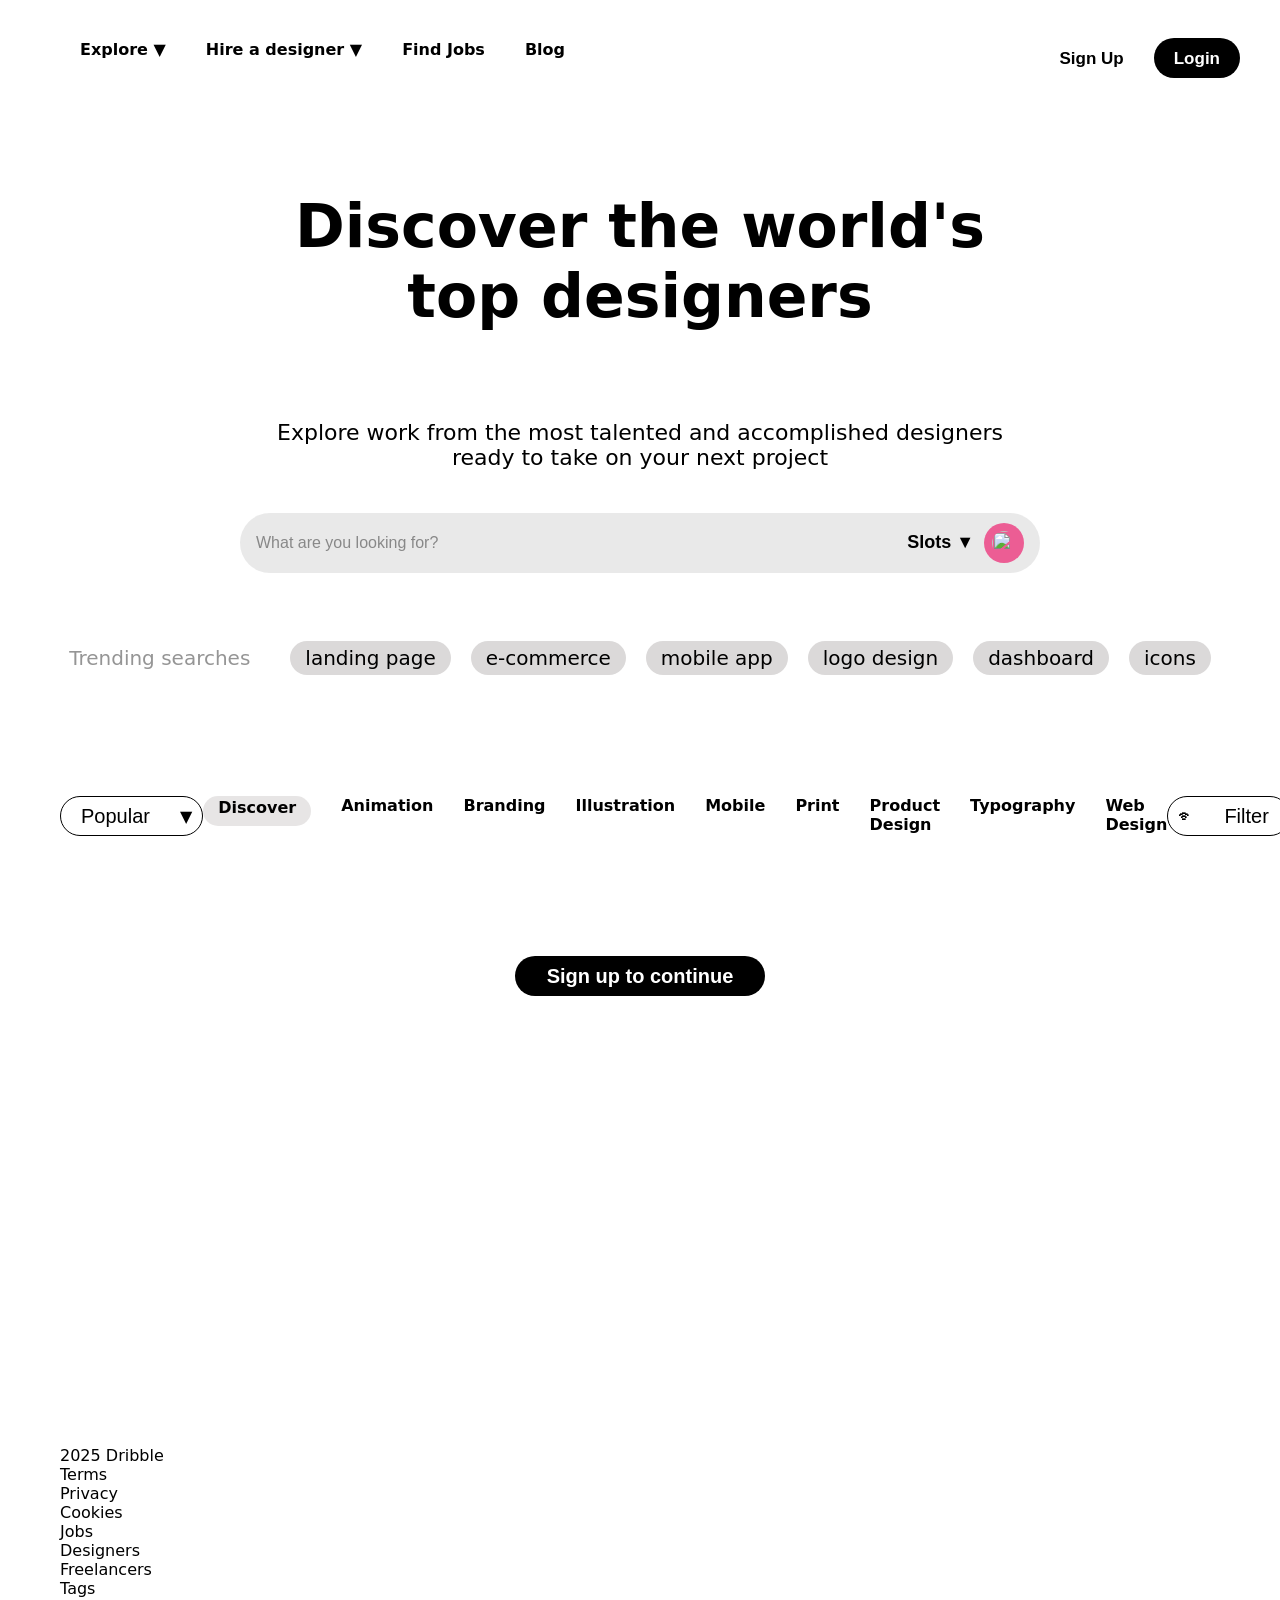
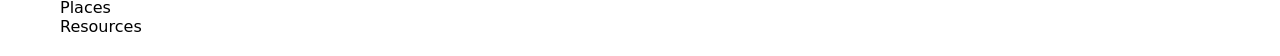
==== task-5/index.html @ 1387484d "task-5 started but not complete yet" ====
<!DOCTYPE html>
<html lang="en">
<head>
    <meta charset="UTF-8">
    <meta name="viewport" content="width=device-width, initial-scale=1.0">
    <title>Document</title>
    <link rel="stylesheet" href="style.css">
    <link
  href="https://cdn.jsdelivr.net/npm/remixicon@4.9.0/fonts/remixicon.css"
  rel="stylesheet"
/>
</head>
<body>
    <section id="section-1">
        <nav>
            <div class="left-nav">
                
                    <div class="logo"><img src="https://1000logos.net/wp-content/uploads/2025/03/Dribbble-Logo.png" alt=""></div>
                    <div class="linkss">
                        <a href="">Explore ▼</a>
                        <a href="">Hire a designer ▼</a>
                        <a href="">Find Jobs</a>
                        <a href="">Blog</a>
                    </div>

                
                
            </div>
            
            <div class="right-nav">
                <button>Sign Up</button>
                <button>Login</button>
            </div>
        </nav>

        <div class="hero">
            <h1>Discover the world's <br>top designers</h1>
        </div>

        <div class="subtitles">
            <p>Explore work from the most talented and accomplished designers <br> ready to take on your next project</p>
        </div>

        <search>
            <input type="text" placeholder="What are you looking for?" >
            <button>Slots ▼ <img src="https://cdn.jsdelivr.net/npm/remixicon@4.9.1/icons/System/search-line.svg" alt=""></button>


        </search>

        <div class="section-1-bottom">
            <p class="p9">Trending searches</p>
            <div class="rounded-buttons">
                <p class="rounded">landing page</p>
                <p class="rounded">e-commerce</p>
                <p class="rounded">mobile app</p>
                <p class="rounded">logo design</p>
                <p class="rounded">dashboard</p>
                <p class="rounded">icons</p>
            </div>
        </div>

    </section>

    <header>
        <div class="left">
            <button>Popular</button>
            <p>▼</p>
        </div>
        <div class="mid">
            <a href="">Discover</a>
            <a href="">Animation</a>
            <a href="">Branding</a>
            <a href="">Illustration</a>
            <a href="">Mobile</a>
            <a href="">Print</a>
            <a href="">Product <br> Design</a>
            <a href="">Typography</a>
            <a href="">Web <br>Design</a>
        </div>

        <div class="right">
            <p>ᯤ</p>
            <button>Filter</button>
        </div>
    </header>

    <section id="section-2">

        <!-- // will do later -->
         <!-- grid par -->



    </section>

    <section id="bottom-2">
        <button class="b3">Sign up to continue</button>


        <div class="logo-slider">

            <div class="logo-track">
                <img src="https://cdn.prod.website-files.com/63c3f1995d4c3581bbc944b5/63c418ce9f1b45e141bf28b5_client-logo-03.svg" alt="">
                <img src="https://cdn.prod.website-files.com/63c3f1995d4c3581bbc944b5/63c418cea9dabe252e43b0c0_client-logo-07.svg" alt="">
                <img src="https://cdn.prod.website-files.com/63c3f1995d4c3581bbc944b5/63c418ce2c404b364300ba31_client-logo-04.svg" alt="">
                <img src="https://cdn.prod.website-files.com/63c3f1995d4c3581bbc944b5/63c418cea9dabef95143b0c1_client-logo-06.svg" alt="">
                <img src="https://cdn.prod.website-files.com/63c3f1995d4c3581bbc944b5/63c418af3b2b766cebaba02d_client-logo-01.svg" alt="">
                <img src="https://cdn.prod.website-files.com/63c3f1995d4c3581bbc944b5/63c418ce6a0062cf2d279e35_client-logo-02.svg" alt="">
                <img src="https://cdn.prod.website-files.com/63c3f1995d4c3581bbc944b5/63c418ce9f1b45e141bf28b5_client-logo-03.svg" alt="">
                <img src="https://cdn.prod.website-files.com/63c3f1995d4c3581bbc944b5/63c418cea9dabe252e43b0c0_client-logo-07.svg" alt="">
                <img src="https://cdn.prod.website-files.com/63c3f1995d4c3581bbc944b5/63c418ce2c404b364300ba31_client-logo-04.svg" alt="">
                <img src="https://cdn.prod.website-files.com/63c3f1995d4c3581bbc944b5/63c418cea9dabef95143b0c1_client-logo-06.svg" alt="">
                <img src="https://cdn.prod.website-files.com/63c3f1995d4c3581bbc944b5/63c418af3b2b766cebaba02d_client-logo-01.svg" alt="">
                <img src="https://cdn.prod.website-files.com/63c3f1995d4c3581bbc944b5/63c418ce6a0062cf2d279e35_client-logo-02.svg" alt="">
            </div>
            
        </div>

        <div class="nav-2">
            <img src="" alt="">
            <div class="nav-links">
                <a href=""></a>
                <a href=""></a>
                <a href=""></a>
                <a href=""></a>
                <a href=""></a>
                <a href=""></a>
                <a href=""></a>
                <a href=""></a>
            </div>
            <div class="social-media">
                <img src="" alt="">
                <img src="" alt="">
                <img src="" alt="">
                <img src="" alt="">
            </div>
        </div>

        <footer>
            <div class="left-foot">
                <p>2025 Dribble </p>
                <p>Terms</p>
                <p>Privacy</p>
                <p>Cookies</p>
            </div>

            <div class="right-foot">
                <p>Jobs</p>
                <p>Designers</p>
                <p>Freelancers</p>
                <p>Tags</p>
                <p>Places</p>
                <p>Resources</p>
            </div>
        </footer>


    </section>
</body>
</html>
---- task-5/style.css ----
*{
    margin: 0;
    padding: 0;
    box-sizing: border-box;
}

html, body{
    width: 100%;
    height: 100%;
    padding: 20px;
    font-family: system-ui, -apple-system, BlinkMacSystemFont, 'Segoe UI', Roboto, Oxygen, Ubuntu, Cantarell, 'Open Sans', 'Helvetica Neue', sans-serif;
}

#section-1{
    height: 80%;
    width: 100%;
    gap: 30px;
    display: grid;
    grid-template-columns: 1fr;
    grid-template-rows: 1fr 3fr 1fr 1fr 1fr;
    grid-template-areas: 
    "nav"
    "hero"
    "subtitles"
    "search"
    "section-1-bottom"
    ;
}

nav{
    grid-area: nav;
    display: flex;
    margin-top: -20px;
    justify-content: space-between;
    
}

.left-nav{
    display: flex;
    gap: 40px;
}

.logo img{
    height: 70px;
    
}

a{
    font-weight: 600;
    color: black;
    text-decoration: none;
}




.linkss{
    display: flex;
    padding-top:20px;
    gap: 40px;
}

.right-nav{
    display: flex;
    gap: 10px;
    align-items: center;
    margin-top: -20px;
}


.right-nav button{
    height: 40px;
    padding: 0 20px;
    color: white;
    border: none;
    font-size: 17px;
    background-color: transparent;
    font-weight: 900;
    cursor: pointer;
    line-height: 1;
    
}
.right-nav button:first-child{
    color: black;
}
.right-nav button:last-child{
    background-color: black;
    
    border-radius: 999px;


}


.hero{
    grid-area: hero;
    display: flex;
    justify-content: center;
    align-items: center;
    text-align: center;
    font-size: 40px;
    font-family: sans;
    
}
.subtitles{
    grid-area: subtitles;
    display: flex;
    justify-content: center;
    align-items: center;
    text-align: center;
    font-size: 22px;
    
    
}

search{
    
    grid-area: search;
    display: flex;
    align-items: center;
    justify-content: center;
    justify-self: center;
    border: none;
    border-radius: 999px;
    height: 60px;
    width: 800px;
    background-color: #e4e4e4cd;
}



search input{
    flex: 1;
    border: none;
    outline: none;
    padding: 12px 16px;
    font-size: 16px;
    background-color: transparent;
    color: #333;
}

search input::placeholder{
    color: #888;
}

search button{
    background-color: transparent;
    color: rgb(0, 0, 0);
    border: none;
    padding: 8px 16px;
    cursor: pointer;
    display: flex;
    align-items: center;
    gap: 10px;
    font-weight: 600;
    font-size: 18px;
}

search button img{
    width: 40px;
    height: 40px;
    padding: 8px;
    background-color: #ec5d94;
    border-radius: 50%;
    object-fit: cover;
}

.section-1-bottom{
    display: flex;
    justify-content: center;
    align-items: center;
    gap: 40px;
    font-size: 20px;
}
.p9{
    color: #959595;
}
.rounded-buttons{
    display: flex;
    gap: 20px;


}
.rounded{
    padding:5px 15px;
    background-color: #dbd9d9;
    border-radius: 30px;
}

header{
    padding-top: 100px;
    display: flex;
    justify-content: space-between;
    padding-left:20px;
    padding-right: 20px;

}

.left{
    display: flex;
    justify-content: space-evenly;
    gap: 10px;
    height:40px;
    align-items: center;
    border: 1px solid black;
    border-radius: 999px;

}
.left button{
    background-color: transparent;
    border: none;
    font-size: 20px;
    padding: 0px 20px;
}
.left p{
    padding-right: 10px;

    
}
.right{
    display: flex;
    justify-content: space-evenly;
    gap: 10px;
    height:40px;
    align-items: center;
    border: 1px solid black;
    border-radius: 999px;

}
.right button{
    background-color: transparent;
    border: none;
    font-size: 20px;
    padding: 0px 20px;
}
.right p{
    padding-left: 10px;
    font-weight: bold;

    
}
.mid{
    display: flex;
    gap: 30px;
}

.mid a:first-child{
    background-color:#dbd9d9ab;
    padding: 2px 15px;
    height: 30px;
    border-radius: 999px;
}
#bottom-2{
    width: 100%;
    height: 100%;
    display: grid;
    padding: 20px;
    position: relative;
    grid-template-columns: 1fr;
    grid-template-rows: 1fr 3fr 2fr 1fr;
    grid-template-areas: 
    "b3"
    "logos"
    'nav-2'
    'footer'
    ;
    
}

.b3{
    grid-area: b3;
    
    background-color: black;
    color: white;
    width: 100%;
    max-width: 250px;
    font-size: 20px;
    font-weight: 600;
    border-radius: 999px;
    border: none;
    height: 40px;
    display: flex;
    justify-content: center;
    align-items: center;
    justify-self: center;
    
    margin-top: 100px;
    
}

.logo-slider{
    width:100%;
    overflow:hidden;
    padding:100px 0;
    
    
    
}
.logo-track{
    display: flex;
    width: max-content;
 
    gap: 100px;
    animation: scroll 10s linear infinite;


}

.logo-slider img{
    height: 70px;
   width: auto;
   flex-shrink: 0;

}
.logo-slider:hover .logo-track{
    animation-play-state:paused;
}

@keyframes scroll{

    from{
        transform:translateX(0);
    }

    to{
        transform:translateX(-50%);
    }

}
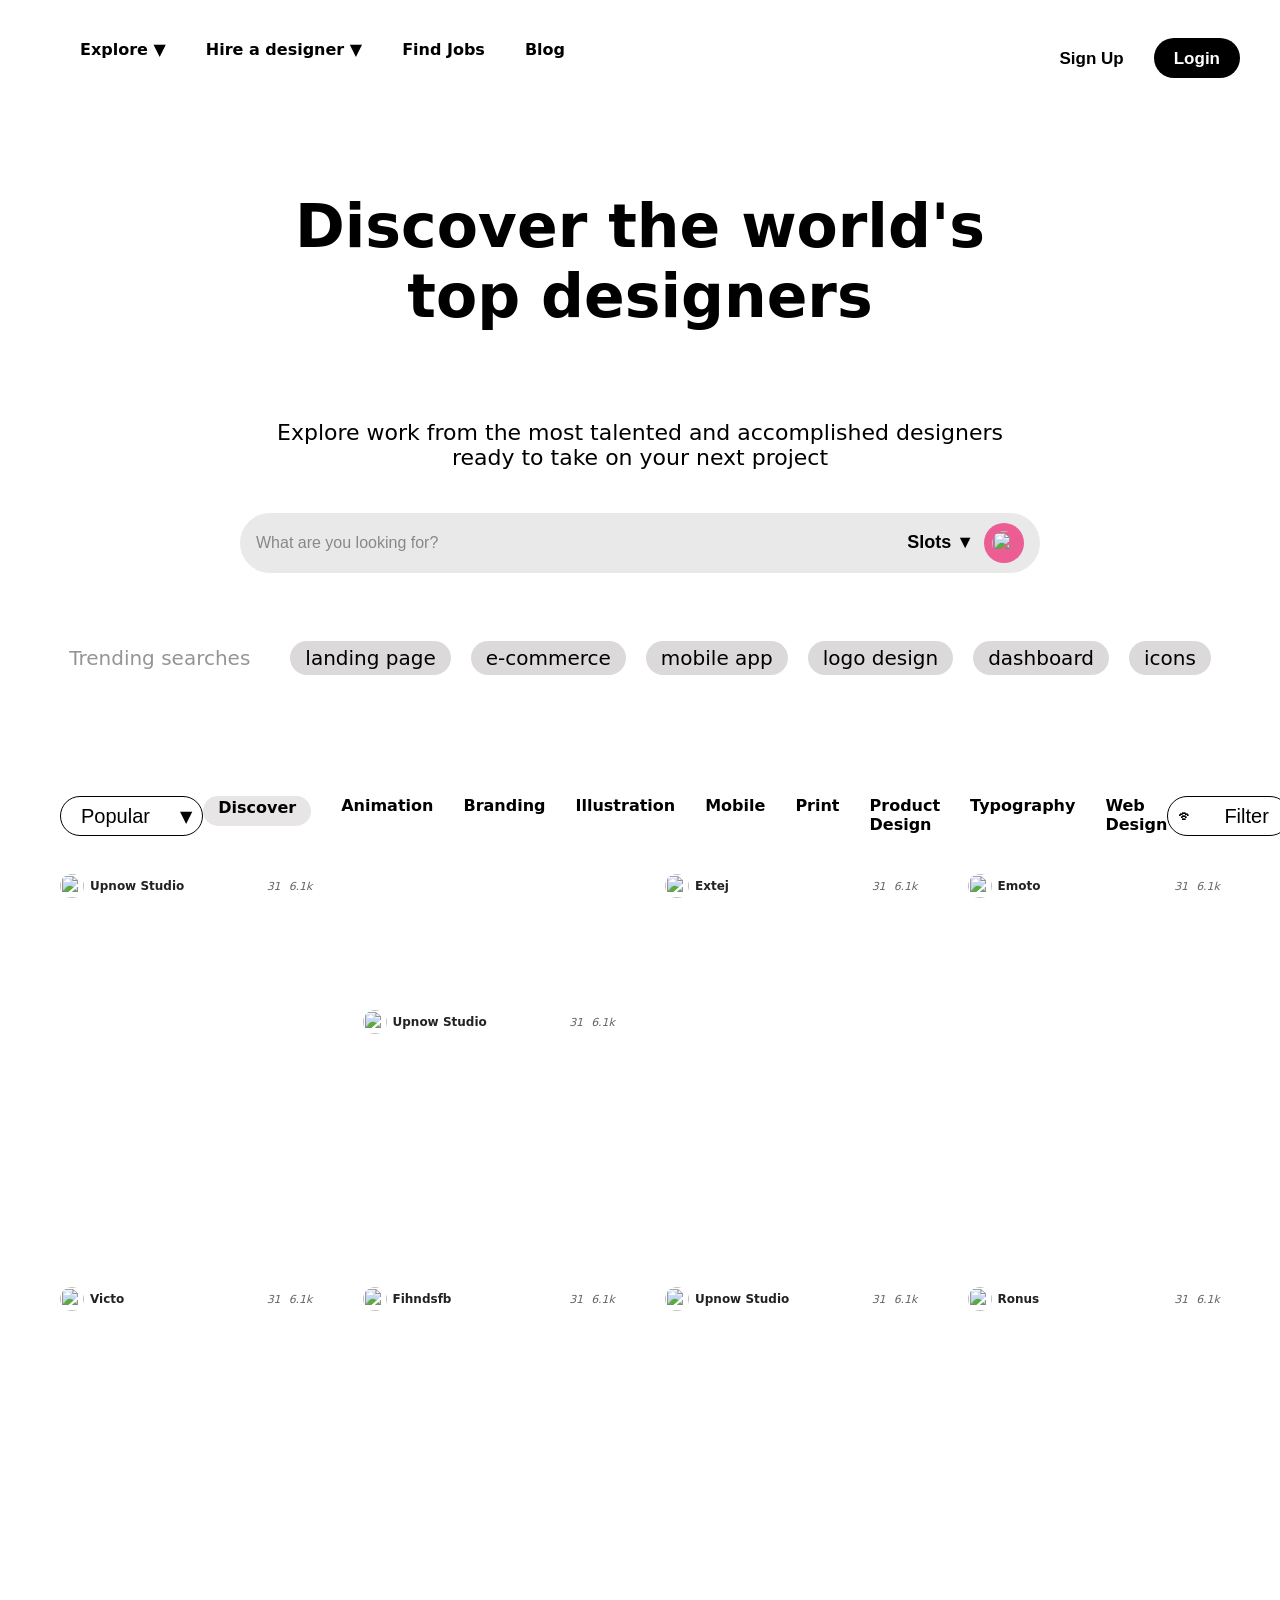
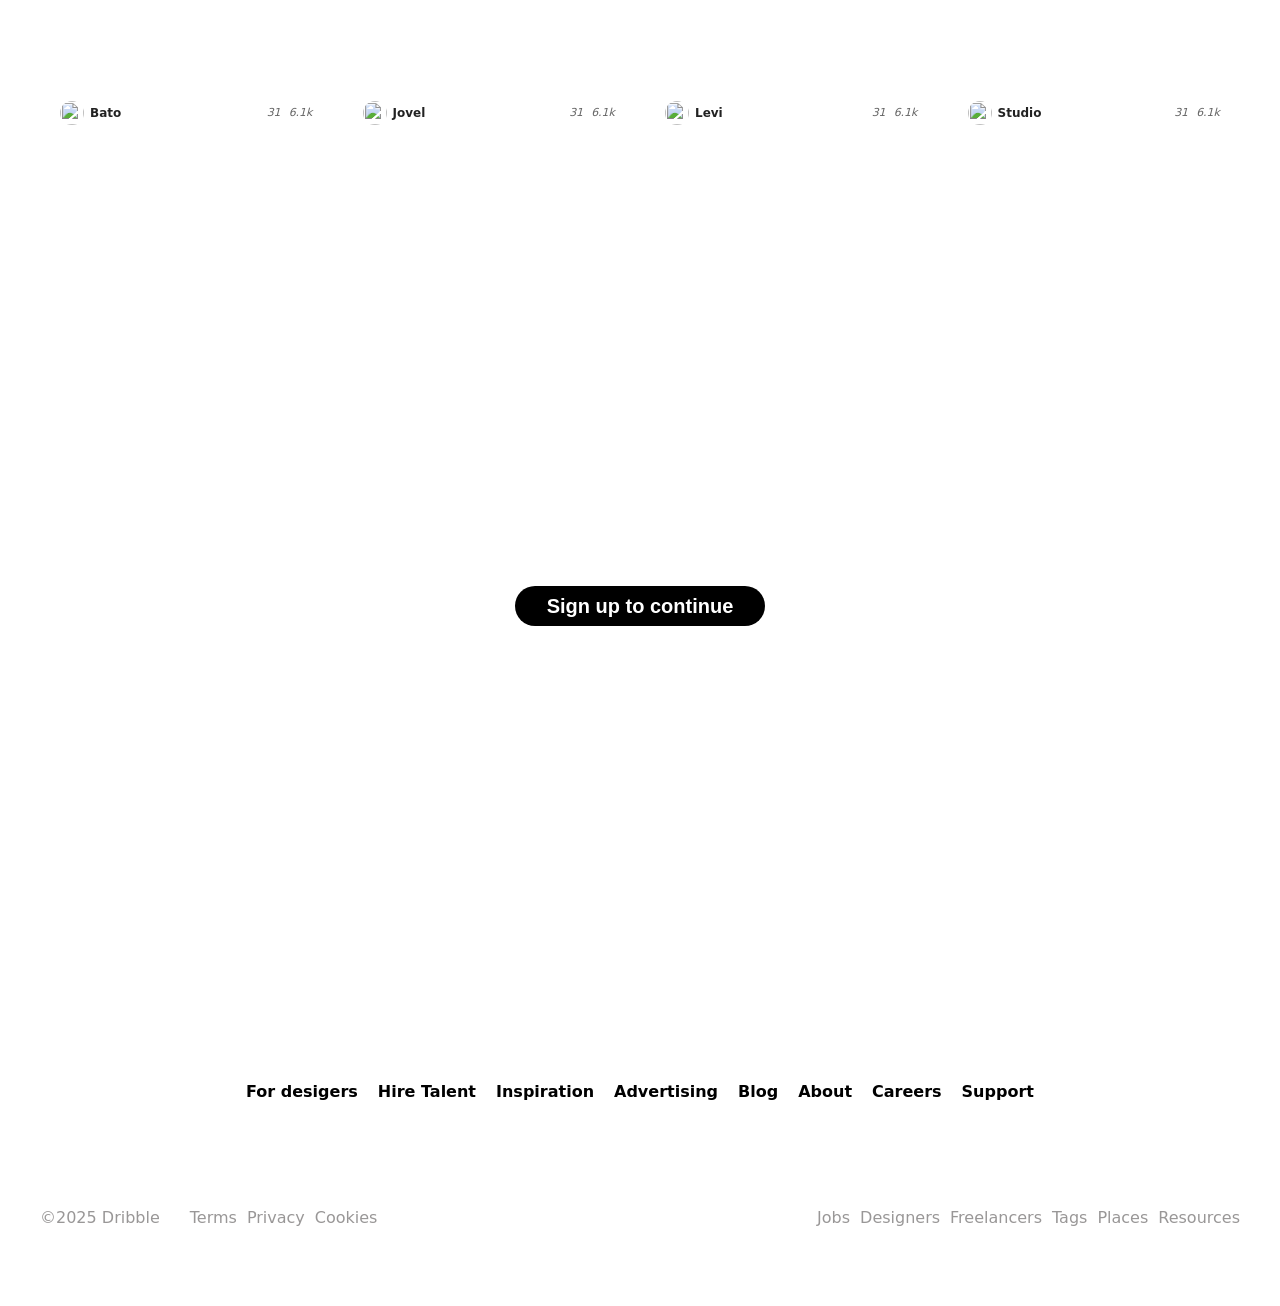
==== commit c75e0975: "task-5 completed" ====
--- a/task-5/index.html
+++ b/task-5/index.html
@@ -87,9 +87,319 @@
 
     <section id="section-2">
 
-        <!-- // will do later -->
-         <!-- grid par -->
-
+       <div class="box">
+            <div class="image-box">
+                <img src="https://cdn.dribbble.com/userupload/18907024/file/original-5e2099f7a0dfc8a56da9dea27c01efd0.jpg?format=webp&resize=1200x900&vertical=center" alt="">
+                <div class="overlay">
+                    <p>Fitness and step count</p>
+
+                    <div class="icons">
+                <i class="ri-heart-line"></i>
+                <i class="ri-bookmark-line"></i>
+                    </div>
+                </div>
+            </div>
+
+            <div class="info">
+                <div class="part11">
+                    <img src="https://cdn.dribbble.com/users/6454839/avatars/small/a615730b861d93eaebc6a7c1ec276489.jpg?1622535470" alt="">
+                    <p>Upnow Studio</p>
+                </div>
+                <div class="part12">
+                    <i class="ri-heart-line">31</i>
+                    
+                    <i class="ri-eye-line">6.1k</i>
+                </div>
+            </div>
+        </div>  
+
+        <div class="box">
+            <div class="image-box">
+                <video src="https://cdn.dribbble.com/userupload/18911729/file/original-31b3d222d1c9ab101d5d197eb36b672a.mp4"></video>
+                <div class="overlay">
+                    <p>Fitness and step count</p>
+
+                    <div class="icons">
+                <i class="ri-heart-line"></i>
+                <i class="ri-bookmark-line"></i>
+                    </div>
+                </div>
+            </div>
+
+            <div class="info">
+                <div class="part11">
+                    <img src="https://cdn.dribbble.com/users/14228077/avatars/small/0ddad37879c5ad169f685c663beba922.png?1693571474" alt="">
+                    <p>Upnow Studio</p>
+                </div>
+                <div class="part12">
+                    <i class="ri-heart-line">31</i>
+                    
+                    <i class="ri-eye-line">6.1k</i>
+                </div>
+            </div>
+        </div>  
+
+        <div class="box">
+            <div class="image-box">
+                <img src="https://cdn.dribbble.com/userupload/18901622/file/original-3ea38dfb1ce6061d88bea856bc45c1c9.jpg?format=webp&resize=400x300&vertical=center"" alt="">
+                <div class="overlay">
+                    <p>Crypto Trading......</p>
+
+                    <div class="icons">
+                <i class="ri-heart-line"></i>
+                <i class="ri-bookmark-line"></i>
+                    </div>
+                </div>
+            </div>
+
+            <div class="info">
+                <div class="part11">
+                    <img src="https://cdn.dribbble.com/users/1043230/avatars/small/092502a9a3cea1c44dd5e5f9939430b4.png?1540212885" alt="">
+                    <p>Extej</p>
+                </div>
+                <div class="part12">
+                    <i class="ri-heart-line">31</i>
+                    
+                    <i class="ri-eye-line">6.1k</i>
+                </div>
+            </div>
+        </div>  
+
+        <div class="box">
+            <div class="image-box">
+                <img src="https://cdn.dribbble.com/userupload/18916825/file/still-56dc65e9d214a0ab95778b11745b4a77.png?format=webp&resize=400x300&vertical=center" alt="">
+                <div class="overlay">
+                    <p>Plexo</p>
+
+                    <div class="icons">
+                <i class="ri-heart-line"></i>
+                <i class="ri-bookmark-line"></i>
+                    </div>
+                </div>
+            </div>
+
+            <div class="info">
+                <div class="part11">
+                    <img src="https://cdn.dribbble.com/users/11502486/avatars/small/a8456497e26e27118763af6fc5b5fbcc.png?1650726363" alt="">
+                    <p>Emoto</p>
+                </div>
+                <div class="part12">
+                    <i class="ri-heart-line">31</i>
+                    
+                    <i class="ri-eye-line">6.1k</i>
+                </div>
+            </div>
+        </div>  
+
+        <div class="box">
+            <div class="image-box">
+                <img src="https://cdn.dribbble.com/userupload/18860878/file/original-bb09066c4b66752294e2c8d69ee7eab7.png?format=webp&resize=400x300&vertical=center" alt="">
+                <div class="overlay">
+                    <p>Webdesign</p>
+
+                    <div class="icons">
+                <i class="ri-heart-line"></i>
+                <i class="ri-bookmark-line"></i>
+                    </div>
+                </div>
+            </div>
+
+            <div class="info">
+                <div class="part11">
+                    <img src="https://cdn.dribbble.com/users/1211065/avatars/small/b81496bc4bb212547959f523d2146f27.png?1718745884" alt="">
+                    <p>Victo</p>
+                </div>
+                <div class="part12">
+                    <i class="ri-heart-line">31</i>
+                    
+                    <i class="ri-eye-line">6.1k</i>
+                </div>
+            </div>
+        </div>  
+
+        <div class="box">
+            <div class="image-box">
+                <img src="https://cdn.dribbble.com/userupload/15858473/file/original-4b3c43159ee3f725177f53d844da029e.png?format=webp&resize=400x300&vertical=center" alt="">
+                <div class="overlay">
+                    <p>Bonsai</p>
+
+                    <div class="icons">
+                <i class="ri-heart-line"></i>
+                <i class="ri-bookmark-line"></i>
+                    </div>
+                </div>
+            </div>
+
+            <div class="info">
+                <div class="part11">
+                    <img src="https://cdn.dribbble.com/users/1210294/avatars/small/bd55d9caacc12da3b44d12363637c097.png?1716388700" alt="">
+                    <p>Fihndsfb</p>
+                </div>
+                <div class="part12">
+                    <i class="ri-heart-line">31</i>
+                    
+                    <i class="ri-eye-line">6.1k</i>
+                </div>
+            </div>
+        </div>  
+
+        <div class="box">
+            <div class="image-box">
+                <img src="https://cdn.dribbble.com/userupload/18865610/file/original-12d4aa04f52edb097fb1c7c7afd299be.jpg?format=webp&resize=400x300&vertical=center" alt="">
+                <div class="overlay">
+                    <p>Fitness and step count</p>
+
+                    <div class="icons">
+                <i class="ri-heart-line"></i>
+                <i class="ri-bookmark-line"></i>
+                    </div>
+                </div>
+            </div>
+
+            <div class="info">
+                <div class="part11">
+                    <img src="https://cdn.dribbble.com/users/22136/avatars/small/9ab8f67def79c1b8c442ee1874999148.jpg?1411082459" alt="">
+                    <p>Upnow Studio</p>
+                </div>
+                <div class="part12">
+                    <i class="ri-heart-line">31</i>
+                    
+                    <i class="ri-eye-line">6.1k</i>
+                </div>
+            </div>
+        </div>  
+
+        <div class="box">
+            <div class="image-box">
+                <img src="https://cdn.dribbble.com/userupload/18745258/file/original-d639b12b53f0aaff20ebde03f9e8f566.png?format=webp&resize=400x300&vertical=center" alt="">
+                <div class="overlay">
+                    <p>Financial</p>
+
+                    <div class="icons">
+                <i class="ri-heart-line"></i>
+                <i class="ri-bookmark-line"></i>
+                    </div>
+                </div>
+            </div>
+
+            <div class="info">
+                <div class="part11">
+                    <img src="https://cdn.dribbble.com/users/4949363/avatars/small/606bb85ee728fd3d78bbddf7e70b3901.jpg?1676454777" alt="">
+                    <p>Ronus</p>
+                </div>
+                <div class="part12">
+                    <i class="ri-heart-line">31</i>
+                    
+                    <i class="ri-eye-line">6.1k</i>
+                </div>
+            </div>
+        </div>  
+
+        <div class="box">
+            <div class="image-box">
+                <img src="https://cdn.dribbble.com/userupload/18827550/file/still-de60b218b87ac00cf7cfe46096701d1e.png?format=webp&resize=400x300&vertical=center" alt="">
+                <div class="overlay">
+                    <p>Animated Lan......</p>
+
+                    <div class="icons">
+                <i class="ri-heart-line"></i>
+                <i class="ri-bookmark-line"></i>
+                    </div>
+                </div>
+            </div>
+
+            <div class="info">
+                <div class="part11">
+                    <img src="https://cdn.dribbble.com/users/14095940/avatars/small/e584c0a059b6c7c4f4c23852153e5521.png?1669730203" alt="">
+                    <p>Bato</p>
+                </div>
+                <div class="part12">
+                    <i class="ri-heart-line">31</i>
+                    
+                    <i class="ri-eye-line">6.1k</i>
+                </div>
+            </div>
+        </div>  
+
+        <div class="box">
+            <div class="image-box">
+                <img src="https://cdn.dribbble.com/userupload/18911411/file/original-d7cfc941b6d908e23895ee6fb3e9864f.jpg?format=webp&resize=400x300&vertical=center" alt="">
+                <div class="overlay">
+                    <p>Fianace log</p>
+
+                    <div class="icons">
+                <i class="ri-heart-line"></i>
+                <i class="ri-bookmark-line"></i>
+                    </div>
+                </div>
+            </div>
+
+            <div class="info">
+                <div class="part11">
+                    <img src="https://cdn.dribbble.com/users/4438388/avatars/small/ac894a88fa8acddc8b563c266c78df08.jpg?1708976300" alt="">
+                    <p>Jovel</p>
+                </div>
+                <div class="part12">
+                    <i class="ri-heart-line">31</i>
+                    
+                    <i class="ri-eye-line">6.1k</i>
+                </div>
+            </div>
+        </div>  
+
+        <div class="box">
+            <div class="image-box">
+                <img src="https://cdn.dribbble.com/userupload/18851563/file/original-3f5d517b52e3e5c9918aa6f29414e487.jpg?format=webp&resize=400x300&vertical=center" alt="">
+                <div class="overlay">
+                    <p>Rabbit Rapid</p>
+
+                    <div class="icons">
+                <i class="ri-heart-line"></i>
+                <i class="ri-bookmark-line"></i>
+                    </div>
+                </div>
+            </div>
+
+            <div class="info">
+                <div class="part11">
+                    <img src="https://cdn.dribbble.com/users/46501/avatars/small/4d393ff0e50f52d72be6a37eeaaefcf6.jpg?1464102214" alt="">
+                    <p>Levi</p>
+                </div>
+                <div class="part12">
+                    <i class="ri-heart-line">31</i>
+                    
+                    <i class="ri-eye-line">6.1k</i>
+                </div>
+            </div>
+        </div>  
+
+        <div class="box">
+            <div class="image-box">
+                <img src="https://cdn.dribbble.com/userupload/18869949/file/original-9407889cf2190177eafb7b2469647b8f.jpg?format=webp&resize=400x300&vertical=center" alt="">
+                <div class="overlay">
+                    <p>Fitness</p>
+
+                    <div class="icons">
+                <i class="ri-heart-line"></i>
+                <i class="ri-bookmark-line"></i>
+                    </div>
+                </div>
+            </div>
+
+            <div class="info">
+                <div class="part11">
+                    <img src="https://cdn.dribbble.com/users/3954689/avatars/small/502c7cc4f5b1f6878438c9461aa1bcaa.jpg?1705035698" alt="">
+                    <p>Studio</p>
+                </div>
+                <div class="part12">
+                    <i class="ri-heart-line">31</i>
+                    
+                    <i class="ri-eye-line">6.1k</i>
+                </div>
+            </div>
+        </div>  
+
+      
 
 
     </section>
@@ -101,45 +411,50 @@
         <div class="logo-slider">
 
             <div class="logo-track">
-                <img src="https://cdn.prod.website-files.com/63c3f1995d4c3581bbc944b5/63c418ce9f1b45e141bf28b5_client-logo-03.svg" alt="">
-                <img src="https://cdn.prod.website-files.com/63c3f1995d4c3581bbc944b5/63c418cea9dabe252e43b0c0_client-logo-07.svg" alt="">
-                <img src="https://cdn.prod.website-files.com/63c3f1995d4c3581bbc944b5/63c418ce2c404b364300ba31_client-logo-04.svg" alt="">
-                <img src="https://cdn.prod.website-files.com/63c3f1995d4c3581bbc944b5/63c418cea9dabef95143b0c1_client-logo-06.svg" alt="">
-                <img src="https://cdn.prod.website-files.com/63c3f1995d4c3581bbc944b5/63c418af3b2b766cebaba02d_client-logo-01.svg" alt="">
-                <img src="https://cdn.prod.website-files.com/63c3f1995d4c3581bbc944b5/63c418ce6a0062cf2d279e35_client-logo-02.svg" alt="">
-                <img src="https://cdn.prod.website-files.com/63c3f1995d4c3581bbc944b5/63c418ce9f1b45e141bf28b5_client-logo-03.svg" alt="">
-                <img src="https://cdn.prod.website-files.com/63c3f1995d4c3581bbc944b5/63c418cea9dabe252e43b0c0_client-logo-07.svg" alt="">
-                <img src="https://cdn.prod.website-files.com/63c3f1995d4c3581bbc944b5/63c418ce2c404b364300ba31_client-logo-04.svg" alt="">
-                <img src="https://cdn.prod.website-files.com/63c3f1995d4c3581bbc944b5/63c418cea9dabef95143b0c1_client-logo-06.svg" alt="">
-                <img src="https://cdn.prod.website-files.com/63c3f1995d4c3581bbc944b5/63c418af3b2b766cebaba02d_client-logo-01.svg" alt="">
-                <img src="https://cdn.prod.website-files.com/63c3f1995d4c3581bbc944b5/63c418ce6a0062cf2d279e35_client-logo-02.svg" alt="">
+                <!-- part1 -->
+                 <div class="track">
+                        <img src="https://cdn.prod.website-files.com/63c3f1995d4c3581bbc944b5/63c418ce9f1b45e141bf28b5_client-logo-03.svg" alt="">
+                        <img src="https://cdn.prod.website-files.com/63c3f1995d4c3581bbc944b5/63c418cea9dabe252e43b0c0_client-logo-07.svg" alt="">
+                        <img src="https://cdn.prod.website-files.com/63c3f1995d4c3581bbc944b5/63c418ce2c404b364300ba31_client-logo-04.svg" alt="">
+                        <img src="https://cdn.prod.website-files.com/63c3f1995d4c3581bbc944b5/63c418cea9dabef95143b0c1_client-logo-06.svg" alt="">
+                        <img src="https://cdn.prod.website-files.com/63c3f1995d4c3581bbc944b5/63c418af3b2b766cebaba02d_client-logo-01.svg" alt="">
+                 </div>
+                
+
+                <!-- part-2 -->
+                 <div class="track">
+                    <img src="https://cdn.prod.website-files.com/63c3f1995d4c3581bbc944b5/63c418ce9f1b45e141bf28b5_client-logo-03.svg" alt="">
+                    <img src="https://cdn.prod.website-files.com/63c3f1995d4c3581bbc944b5/63c418cea9dabe252e43b0c0_client-logo-07.svg" alt="">
+                    <img src="https://cdn.prod.website-files.com/63c3f1995d4c3581bbc944b5/63c418ce2c404b364300ba31_client-logo-04.svg" alt="">
+                    <img src="https://cdn.prod.website-files.com/63c3f1995d4c3581bbc944b5/63c418cea9dabef95143b0c1_client-logo-06.svg" alt="">
+                    <img src="https://cdn.prod.website-files.com/63c3f1995d4c3581bbc944b5/63c418af3b2b766cebaba02d_client-logo-01.svg" alt="">
+                </div>
+                 
             </div>
             
         </div>
 
-        <div class="nav-2">
-            <img src="" alt="">
+        <div class="nav-footer">
+            <img src="https://imgs.search.brave.com/tzqnRkMQpFVWf-c1-1PAf9NfEGmYTLBsnj2I_GlTsz4/rs:fit:860:0:0:0/g:ce/aHR0cHM6Ly9sb2dv/cy13b3JsZC5uZXQv/d3AtY29udGVudC91/cGxvYWRzLzIwMjMv/MDkvRHJpYmJibGUt/TG9nby01MDB4Mjgx/LnBuZw" alt="">
             <div class="nav-links">
-                <a href=""></a>
-                <a href=""></a>
-                <a href=""></a>
-                <a href=""></a>
-                <a href=""></a>
-                <a href=""></a>
-                <a href=""></a>
-                <a href=""></a>
+                <a href="">For desigers</a>
+                <a href="">Hire Talent</a>
+                <a href="">Inspiration</a>
+                <a href="">Advertising</a>
+                <a href="">Blog</a>
+                <a href="">About</a>
+                <a href="">Careers</a>
+                <a href="">Support</a>
             </div>
             <div class="social-media">
-                <img src="" alt="">
-                <img src="" alt="">
-                <img src="" alt="">
-                <img src="" alt="">
+                <img src="https://static.vecteezy.com/system/resources/previews/023/899/756/non_2x/set-of-popular-social-media-icons-free-vector.jpg" alt="">
+                
             </div>
         </div>
 
         <footer>
             <div class="left-foot">
-                <p>2025 Dribble </p>
+                <p>©2025 Dribble </p>
                 <p>Terms</p>
                 <p>Privacy</p>
                 <p>Cookies</p>
--- a/task-5/style.css
+++ b/task-5/style.css
@@ -254,7 +254,7 @@
     width: 100%;
     height: 100%;
     display: grid;
-    padding: 20px;
+    gap: 30px;
     position: relative;
     grid-template-columns: 1fr;
     grid-template-rows: 1fr 3fr 2fr 1fr;
@@ -299,33 +299,220 @@
 .logo-track{
     display: flex;
     width: max-content;
- 
-    gap: 100px;
-    animation: scroll 10s linear infinite;
-
-
-}
-
-.logo-slider img{
+    
+    
+    
+
+}
+
+.logo-track img{
     height: 70px;
    width: auto;
    flex-shrink: 0;
-
+   margin-right: 100px;
+
+
+}
+.track{
+    animation: marquee 15s linear infinite;
 }
 .logo-slider:hover .logo-track{
     animation-play-state:paused;
 }
-
-@keyframes scroll{
-
-    from{
-        transform:translateX(0);
+@keyframes marquee{
+    to{
+        transform:translateX(-100%);
     }
-
-    to{
-        transform:translateX(-50%);
-    }
-
-}
-
-
+}
+
+
+.nav-footer{
+    grid-area: nav-2;
+    display: flex;
+    color: black;
+    
+    justify-content: space-evenly;
+   align-self: center;
+    
+    
+}
+.nav-footer img{
+    height: 60px;
+    margin-top: 15px;
+
+
+}
+.social-media img{
+    height: 100px;
+    margin-top: 0px;
+}
+.nav-links{
+    display: flex;
+    gap: 20px;
+    padding-top: 40px;
+    font-weight: 900;
+    font-size: 16px;
+}
+
+
+
+
+footer{
+    grid-area: footer;
+    display: flex;
+    justify-content: space-between;
+    
+    
+}
+.left-foot p:first-child{
+    font-family: sans;
+    padding-right: 20px;
+}
+.left-foot{
+    display: flex;
+    gap: 10px;
+}
+.left-foot{
+    color: #999797;
+}
+
+.right-foot{
+    display: flex;
+    gap: 10px;
+
+}
+.right-foot{
+    color: #999797;
+}
+
+
+#section-2{
+    width: 100%;
+    height: 150%;
+    display: grid;
+    grid-template-columns: 1fr 1fr 1fr 1fr;
+    grid-template-rows: 1fr 1fr 1fr;
+
+    gap: 30px;
+    padding: 10px;
+    margin-top: 20px;
+}
+
+.box{
+    border: 2px solid gray;
+    border-radius: 10px;
+    overflow: hidden;
+    display: flex;
+    flex-direction: column;
+    min-height: auto;
+    border: none;
+}
+
+.image-box{
+    position: relative;
+    width: 100%;
+    flex: none;
+    display: block;
+    overflow: hidden;
+    border-radius: 10px;
+}
+.image-box img,
+.image-box video{
+    width: 100%;
+    height: auto;
+    max-height: 260px;
+    object-fit: cover;
+    display: block;
+    transition: transform .35s ease;
+}
+
+.info{
+    width: 100%;
+    display: flex;
+    justify-content: space-between;
+    align-items: center;
+    padding: 8px 10px;
+    background-color: #fff;
+    gap: 6px;
+    font-size: 12px;
+}
+
+.part11,
+.part12{
+    flex: 1;
+    display: flex;
+    align-items: center;
+    min-width: 0;
+}
+
+.part11{
+    justify-content: flex-start;
+    gap: 6px;
+}
+
+.part12{
+    justify-content: flex-end;
+    gap: 8px;
+}
+
+.part11 img{
+    height: 24px;
+    width: 24px;
+    border-radius: 50%;
+    object-fit: cover;
+    flex-shrink: 0;
+}
+
+.part11 p{
+    font-weight: 600;
+    color: #222;
+    font-size: 12px;
+    white-space: nowrap;
+}
+
+.part12 i{
+    display: flex;
+    align-items: center;
+    gap: 2px;
+    color: #666;
+    font-size: 11px;
+}
+
+.overlay{
+    position:absolute;
+    left:0;
+    bottom:0;
+    width:100%;
+    height:30%;
+    color: white;
+    font-size: 20px;
+    padding:18px;
+    display:flex;
+    justify-content:space-between;
+    align-items:center;
+
+
+    
+    background:linear-gradient(
+        transparent,
+        rgba(0,0,0,.75)
+    );
+
+    transform: translateY(100%);
+    opacity: 0;
+    z-index: 2;
+
+    transition:.35s ease;
+}
+
+.image-box img:hover + .overlay,
+.image-box video:hover + .overlay{
+    transform: translateY(0);
+    opacity: 1;
+}
+
+.image-box img:hover,
+.image-box video:hover{
+    transform: scale(1.02);
+    transition: transform .35s ease;
+}
